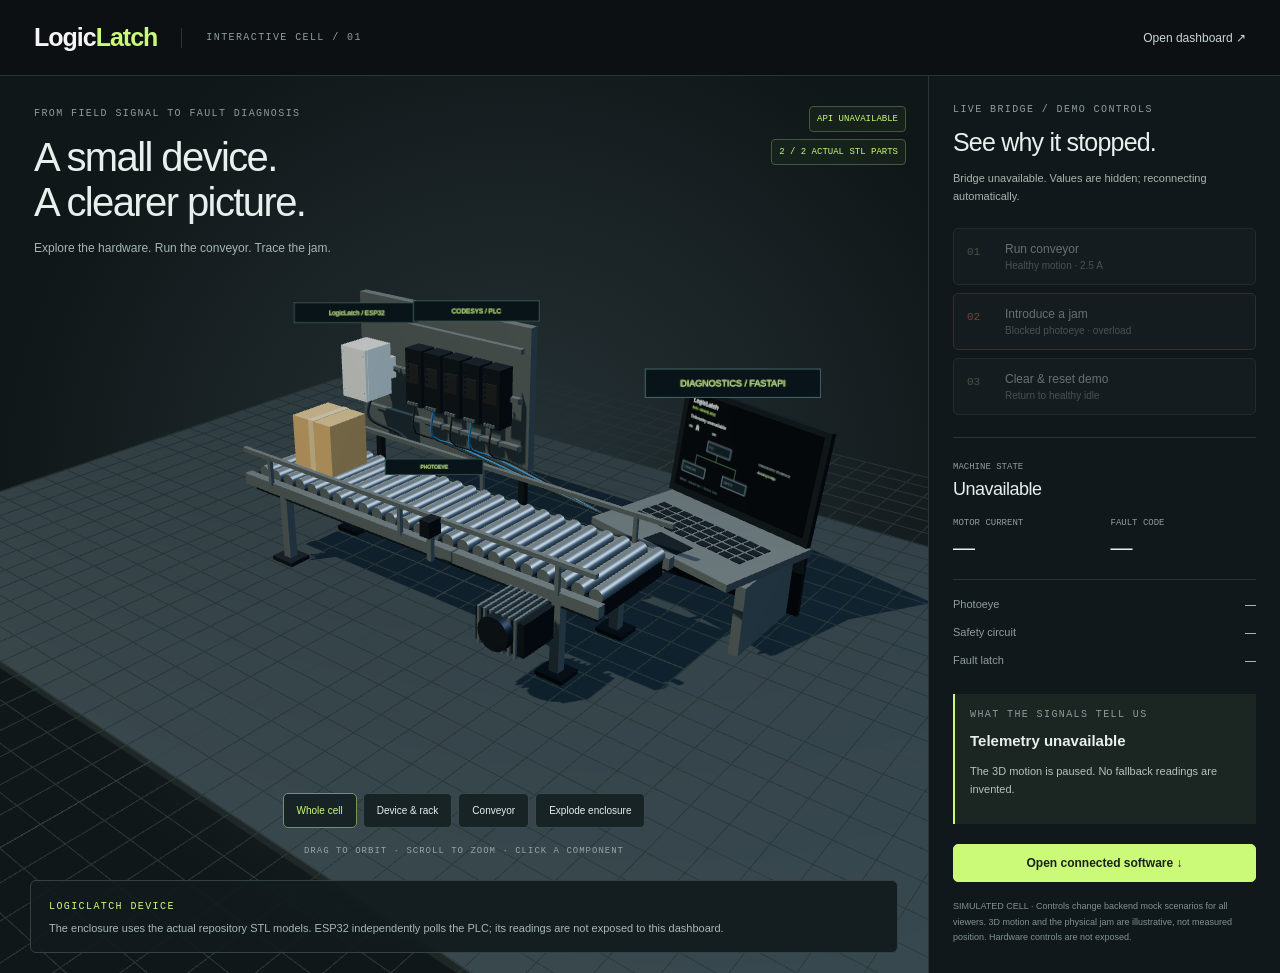
==== frontend/demo/index.html @ 21ab6cf5 "Add interactive Three.js cell with CAD enclosure and shared fault scenarios" ====
<!doctype html>
<html lang="en">
  <head>
    <meta charset="utf-8" />
    <meta name="viewport" content="width=device-width,initial-scale=1" />
    <title>LogicLatch · Interactive cell</title>
    <link rel="stylesheet" href="demo.css" />
    <script type="importmap">
      {
        "imports": {
          "three": "./vendor/three.module.min.js",
          "three/addons/controls/OrbitControls.js": "./vendor/OrbitControls.js",
          "three/addons/loaders/STLLoader.js": "./vendor/STLLoader.js"
        }
      }
    </script>
  </head>
  <body>
    <header>
      <a class="brand" href="../">Logic<span>Latch</span></a
      ><span class="header-divider"></span
      ><span class="eyebrow">INTERACTIVE CELL / 01</span
      ><a class="back" href="../">Open dashboard ↗</a>
    </header>
    <main>
      <section class="scene-panel">
        <div class="scene-title">
          <div class="eyebrow">FROM FIELD SIGNAL TO FAULT DIAGNOSIS</div>
          <h1>A small device.<br />A clearer picture.</h1>
          <p>Explore the hardware. Run the conveyor. Trace the jam.</p>
        </div>
        <div
          id="stage"
          aria-label="Interactive three dimensional industrial cell"
        >
          <div id="loading" role="status">
            Loading Three.js and CAD geometry…
          </div>
        </div>
        <div class="scene-badges">
          <span id="source-badge">Connecting to bridge</span
          ><span id="cad-badge">CAD loading</span>
        </div>
        <div class="view-tools" aria-label="3D camera views">
          <button data-camera="overview" class="selected">Whole cell</button
          ><button data-camera="device">Device & rack</button
          ><button data-camera="conveyor">Conveyor</button
          ><button id="explode" aria-pressed="false">Explode enclosure</button>
        </div>
        <div class="scene-help">
          DRAG TO ORBIT · SCROLL TO ZOOM · CLICK A COMPONENT
        </div>
        <div class="selection">
          <span id="part-label" class="eyebrow">LOGICLATCH DEVICE</span>
          <p id="part-info">
            The enclosure uses the actual repository STL models. ESP32
            independently polls the PLC; its readings are not exposed to this
            dashboard.
          </p>
        </div>
      </section>
      <aside class="console">
        <div class="console-head">
          <div class="eyebrow">LIVE BRIDGE / DEMO CONTROLS</div>
          <h2>See why it stopped.</h2>
          <p id="connection-message" role="status">
            Waiting for the existing FastAPI bridge.
          </p>
        </div>
        <div class="steps">
          <button id="run" disabled>
            <span>01</span><b>Run conveyor</b
            ><small>Healthy motion · 2.5 A</small></button
          ><button id="jam" disabled>
            <span>02</span><b>Introduce a jam</b
            ><small>Blocked photoeye · overload</small></button
          ><button id="clear" disabled>
            <span>03</span><b>Clear & reset demo</b
            ><small>Return to healthy idle</small>
          </button>
        </div>
        <div class="readings">
          <div>
            <span>MACHINE STATE</span><strong id="state">Unavailable</strong>
          </div>
          <div><span>MOTOR CURRENT</span><strong id="amps">—</strong></div>
          <div><span>FAULT CODE</span><strong id="code">—</strong></div>
        </div>
        <div class="signal-list">
          <div><span>Photoeye</span><b id="sensor">—</b></div>
          <div><span>Safety circuit</span><b id="safety">—</b></div>
          <div><span>Fault latch</span><b id="latch">—</b></div>
        </div>
        <div class="diagnosis">
          <div class="eyebrow">WHAT THE SIGNALS TELL US</div>
          <h3 id="diagnosis-title">Waiting for data</h3>
          <p id="diagnosis-text">No fallback readings are generated.</p>
          <div id="evidence"></div>
        </div>
        <button id="software" class="software">
          Open connected software ↓
        </button>
        <div class="fine-print">
          SIMULATED CELL · Controls change backend mock scenarios for all
          viewers. 3D motion and the physical jam are illustrative, not measured
          position. Hardware controls are not exposed.
        </div>
      </aside>
    </main>
    <section id="software-panel" hidden>
      <div class="software-header">
        <div>
          <span class="eyebrow">THE SAME SIGNALS. THE SAME BACKEND.</span>
          <h2>LogicLatch operator dashboard</h2>
        </div>
        <button id="close-software">Close dashboard ×</button>
      </div>
      <iframe
        id="dashboard-frame"
        title="Connected LogicLatch operator dashboard"
      ></iframe>
    </section>
    <script type="module" src="demo.js"></script>
  </body>
</html>
---- frontend/demo/demo.css ----
:root {
  color-scheme: dark;
  --bg: #0c1012;
  --line: #2b3438;
  --muted: #8e9c9f;
  --lime: #cbfa79;
  --red: #ff806e;
}
* {
  box-sizing: border-box;
}
body {
  margin: 0;
  background: var(--bg);
  color: #e8efec;
  font:
    14px -apple-system,
    BlinkMacSystemFont,
    "Segoe UI",
    sans-serif;
}
header {
  height: 76px;
  display: flex;
  align-items: center;
  padding: 0 34px;
  border-bottom: 1px solid var(--line);
  gap: 24px;
}
.brand {
  font-size: 25px;
  font-weight: 780;
  letter-spacing: -1px;
  color: #f3f6f4;
  text-decoration: none;
}
.brand span {
  color: var(--lime);
}
.header-divider {
  height: 20px;
  width: 1px;
  background: var(--line);
}
.eyebrow {
  font: 10px monospace;
  letter-spacing: 1.4px;
  color: var(--muted);
}
.back {
  margin-left: auto;
  color: #cbd6d1;
  text-decoration: none;
  font-size: 12px;
}
main {
  display: grid;
  grid-template-columns: minmax(0, 1fr) 352px;
  min-height: calc(100vh - 76px);
}
.scene-panel {
  position: relative;
  min-height: 820px;
  overflow: hidden;
  background: radial-gradient(ellipse at 55% 45%, #263236 0, #101719 70%);
}
.scene-title {
  position: absolute;
  z-index: 2;
  top: 32px;
  left: 34px;
  pointer-events: none;
}
h1 {
  font-size: 40px;
  font-weight: 500;
  letter-spacing: -1.6px;
  line-height: 1.12;
  margin: 16px 0;
}
h1 + p {
  color: #a6b4b3;
  font-size: 12px;
}
.scene-badges {
  position: absolute;
  top: 30px;
  right: 22px;
  display: flex;
  flex-direction: column;
  align-items: flex-end;
  gap: 7px;
  pointer-events: none;
}
.scene-badges span {
  font: 9px monospace;
  border: 1px solid #46573d;
  border-radius: 4px;
  padding: 7px;
  background: #18251dcc;
  color: var(--lime);
}
#stage {
  position: absolute;
  inset: 0;
}
canvas {
  display: block;
  width: 100%;
  height: 100%;
  touch-action: none;
}
#loading {
  position: absolute;
  top: 46%;
  width: 100%;
  text-align: center;
  color: var(--lime);
  padding: 20px;
  line-height: 1.7;
}
.view-tools {
  position: absolute;
  bottom: 145px;
  left: 30px;
  right: 30px;
  display: flex;
  justify-content: center;
  gap: 6px;
  flex-wrap: wrap;
}
button {
  font: inherit;
  border: 1px solid #3b494c;
  border-radius: 5px;
  background: #1a2428;
  color: #e9f0ec;
  padding: 11px 13px;
  cursor: pointer;
}
button:hover {
  border-color: #9bba80;
}
button:focus-visible,
a:focus-visible {
  outline: 2px solid var(--lime);
  outline-offset: 3px;
}
button:disabled {
  opacity: 0.4;
  cursor: not-allowed;
}
.view-tools button {
  font-size: 10px;
  background: #152023e8;
}
.view-tools .selected {
  color: var(--lime);
  border-color: #79954e;
}
.scene-help {
  position: absolute;
  bottom: 117px;
  width: 100%;
  text-align: center;
  font: 9px monospace;
  letter-spacing: 1px;
  color: #95a6a8;
}
.selection {
  position: absolute;
  bottom: 20px;
  left: 30px;
  right: 30px;
  border: 1px solid #344246;
  border-radius: 6px;
  background: #121b1eea;
  padding: 15px 18px;
}
.selection .eyebrow {
  color: var(--lime);
}
.selection p {
  font-size: 11px;
  line-height: 1.6;
  margin: 8px 0 0;
  color: #a8b8b7;
}
.console {
  border-left: 1px solid var(--line);
  background: #11181b;
  padding: 28px 24px;
}
.console h2 {
  font-size: 25px;
  letter-spacing: -0.8px;
  font-weight: 500;
  margin: 13px 0;
}
.console-head p {
  font-size: 11px;
  line-height: 1.6;
  color: #a7b5ad;
  min-height: 36px;
}
.steps {
  display: grid;
  gap: 8px;
  margin: 22px 0;
}
.steps button {
  text-align: left;
  display: grid;
  grid-template-columns: 30px 1fr;
  gap: 4px 8px;
  padding: 13px;
  background: #1a2428;
}
.steps button > span {
  grid-row: span 2;
  color: #94a67c;
  font: 11px monospace;
  padding-top: 4px;
}
.steps b {
  font-size: 12px;
  font-weight: 500;
}
.steps small {
  font-size: 10px;
  color: #96a6a8;
}
.steps #jam {
  border-color: #704a3d;
}
.steps #jam span {
  color: var(--red);
}
.steps .active {
  border-color: var(--lime);
  background: #243125;
}
.readings {
  display: grid;
  grid-template-columns: 1fr 1fr;
  gap: 12px;
  border-top: 1px solid var(--line);
  border-bottom: 1px solid var(--line);
  padding: 18px 0;
}
.readings > div:first-child {
  grid-column: span 2;
}
.readings span {
  font: 9px monospace;
  color: var(--muted);
}
.readings strong {
  display: block;
  font-size: 22px;
  letter-spacing: -0.5px;
  font-weight: 500;
  margin-top: 7px;
}
.readings > div:first-child strong {
  font-size: 18px;
}
.signal-list {
  margin: 10px 0 20px;
}
.signal-list > div {
  display: flex;
  justify-content: space-between;
  padding: 8px 0;
  font-size: 11px;
  color: var(--muted);
}
.signal-list b {
  font-weight: 500;
  color: #dce8e1;
}
.diagnosis {
  border-left: 2px solid var(--lime);
  background: #1b2522;
  padding: 15px;
}
.diagnosis.fault {
  border-color: var(--red);
  background: #2a211f;
}
.diagnosis h3 {
  font-size: 15px;
  line-height: 1.4;
  margin: 10px 0;
}
.diagnosis p {
  font-size: 11px;
  line-height: 1.65;
  color: #b6c2be;
}
.diagnosis #evidence {
  font: 10px monospace;
  color: #cbd9bf;
  line-height: 1.8;
}
.software {
  width: 100%;
  margin-top: 20px;
  background: var(--lime);
  color: #182319;
  border-color: var(--lime);
  font-size: 12px;
  font-weight: 650;
}
.fine-print {
  font-size: 9px;
  line-height: 1.7;
  color: #7f9293;
  margin-top: 17px;
}
#software-panel {
  border-top: 1px solid #536348;
  padding: 25px 30px;
  background: #111719;
}
#software-panel[hidden] {
  display: none;
}
.software-header {
  display: flex;
  align-items: center;
  justify-content: space-between;
  gap: 20px;
  margin-bottom: 20px;
}
.software-header h2 {
  font-size: 21px;
  font-weight: 500;
  margin: 9px 0;
}
iframe {
  width: 100%;
  height: 900px;
  border: 1px solid var(--line);
  border-radius: 8px;
  background: #0c0e10;
}
@media (max-width: 1100px) {
  main {
    grid-template-columns: minmax(0, 1fr) 315px;
  }
  .console {
    padding: 25px 18px;
  }
  .scene-title {
    left: 22px;
  }
  .scene-title h1 {
    font-size: 32px;
  }
  .scene-badges {
    top: 216px;
    left: 22px;
    right: auto;
    align-items: flex-start;
  }
}
@media (max-width: 1000px) {
  header {
    padding: 0 18px;
    gap: 15px;
  }
  .header-divider,
  header > .eyebrow {
    display: none;
  }
  main {
    grid-template-columns: 1fr;
  }
  .scene-panel {
    min-height: 740px;
  }
  .scene-title h1 {
    font-size: 30px;
  }
  .scene-title {
    top: 24px;
  }
  .scene-badges {
    top: 185px;
  }
  .console {
    border-left: 0;
    border-top: 1px solid var(--line);
    padding: 24px;
  }
  .steps {
    grid-template-columns: 1fr;
  }
  .selection {
    left: 16px;
    right: 16px;
    bottom: 16px;
  }
  .selection p {
    font-size: 10px;
  }
  .view-tools {
    bottom: 155px;
    left: 10px;
    right: 10px;
  }
  .scene-help {
    bottom: 130px;
    font-size: 8px;
  }
  .software-header {
    align-items: flex-start;
  }
  #software-panel {
    padding: 20px 12px;
  }
  .software-header h2 {
    font-size: 17px;
  }
  iframe {
    height: 850px;
  }
}
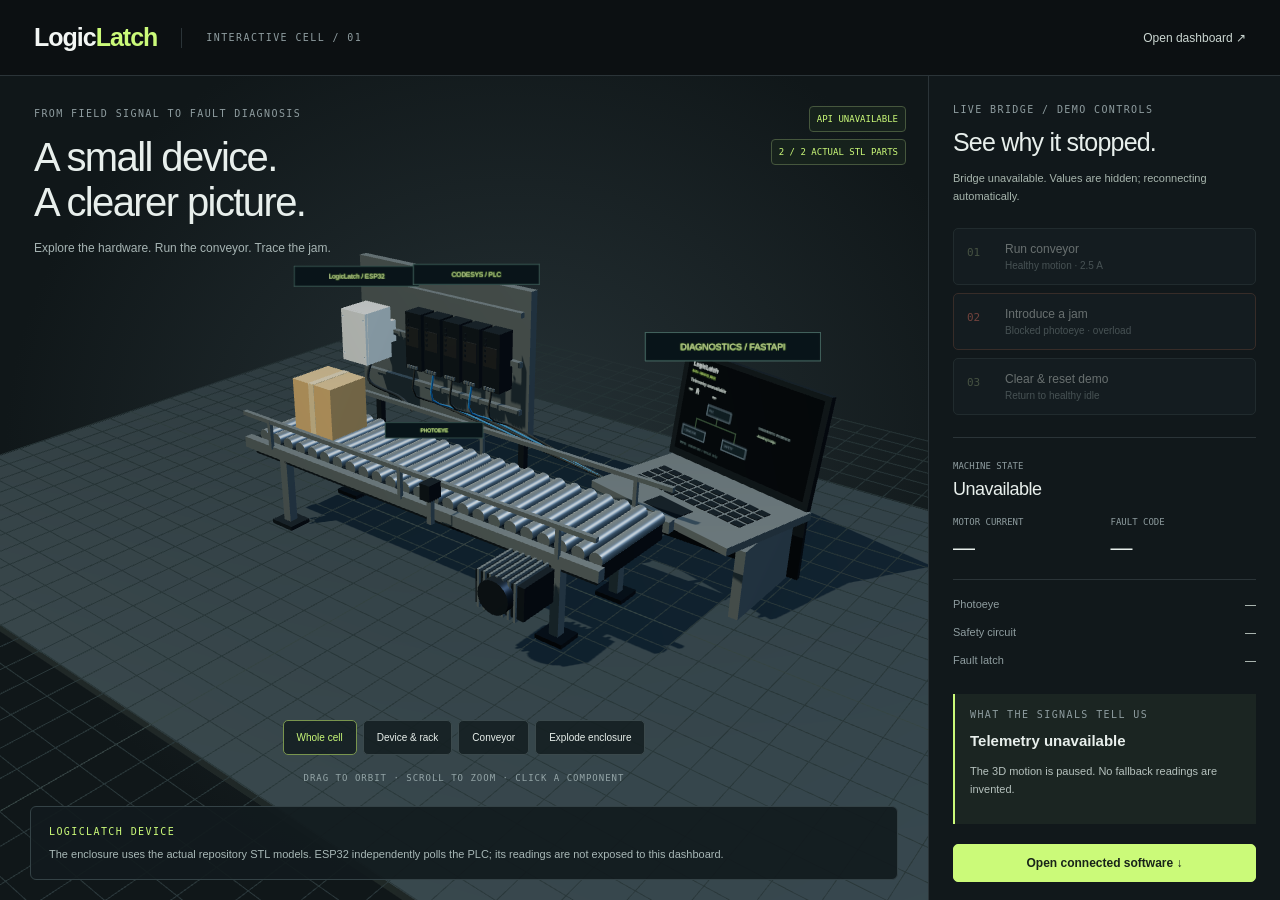
==== commit c55d9e93: "Add guided jam investigation and simulated repair workflow" ====
--- a/frontend/demo/index.html
+++ b/frontend/demo/index.html
@@ -67,6 +67,73 @@
             Waiting for the existing FastAPI bridge.
           </p>
         </div>
+        <section
+          id="repair-panel"
+          class="repair-panel"
+          hidden
+          aria-label="Guided fault investigation"
+        >
+          <div class="eyebrow">FAULT 601 / GUIDED INVESTIGATION</div>
+          <h3>Clearing the box may not fix the cause.</h3>
+          <p class="repair-summary">
+            A guide can shift inward and pinch each new box. The photoeye then
+            stays blocked because product cannot pass—not necessarily because
+            the sensor failed.
+          </p>
+          <div class="hypothesis">
+            <b>DEMO CAUSE · NOT SENSOR-CONFIRMED</b>
+            <p>
+              Misaligned side guide at the discharge. Current and blockage
+              support a mechanical restriction, but cannot identify its exact
+              location.
+            </p>
+          </div>
+          <ol class="repair-checks">
+            <li>
+              <b>Make the cell safe</b
+              ><span
+                >For real equipment, stop and isolate hazardous energy using the
+                site procedure before reaching in or adjusting a guide.</span
+              >
+            </li>
+            <li>
+              <b>Distinguish sensor trouble from drag</b
+              ><span
+                >A blocked input alone could be a photoeye issue. Here, the
+                running command and 9.5 A current also indicate load. Check for
+                a pinched carton, guide rub marks or a binding roller.</span
+              >
+            </li>
+            <li>
+              <b>Check the guide—not just the box</b
+              ><span
+                >Compare the guide gap and alignment with the approved setup. In
+                this demo the discharge guide has drifted inward; simply
+                removing the box leaves the restriction.</span
+              >
+            </li>
+            <li>
+              <b>Correct, then prove recovery</b
+              ><span
+                >Restore the approved guide position and secure its mounting.
+                Follow the site restart procedure. Verify clear photoeye, normal
+                running current and no recurring timeout.</span
+              >
+            </li>
+          </ol>
+          <button id="inspect-guide">Inspect suspected guide in 3D ↗</button>
+          <p id="inspection-result" hidden>
+            The amber guide is the scenario’s assumed cause. The backend has no
+            guide-position sensor, so this highlight is an illustration—not a
+            measured diagnosis.
+          </p>
+          <button id="repair-demo" disabled>
+            Simulate guide correction + reset
+          </button>
+          <p id="repair-result" role="status">
+            Resetting a fault alone does not correct a mechanical restriction.
+          </p>
+        </section>
         <div class="steps">
           <button id="run" disabled>
             <span>01</span><b>Run conveyor</b
--- a/frontend/demo/demo.css
+++ b/frontend/demo/demo.css
@@ -365,7 +365,7 @@
     align-items: flex-start;
   }
 }
-@media (max-width: 1000px) {
+@media (max-width: 760px) {
   header {
     padding: 0 18px;
     gap: 15px;
@@ -427,3 +427,93 @@
     height: 850px;
   }
 }
+.repair-panel[hidden] {
+  display: none;
+}
+.repair-panel {
+  border: 1px solid #895548;
+  border-top: 3px solid #ff806e;
+  border-radius: 6px;
+  background: #251e1c;
+  padding: 18px;
+  margin: 20px 0;
+}
+.repair-panel h3 {
+  font-size: 20px;
+  line-height: 1.25;
+  margin: 12px 0;
+}
+.repair-panel p {
+  font-size: 12px;
+  line-height: 1.65;
+  color: #c8c1ba;
+}
+.hypothesis {
+  padding: 12px;
+  background: #352a22;
+  border: 1px solid #665039;
+  border-radius: 4px;
+}
+.hypothesis b {
+  font: 9px monospace;
+  color: #f1ca85;
+}
+.hypothesis p {
+  margin: 7px 0 0;
+  font-size: 11px;
+}
+.repair-checks {
+  padding-left: 21px;
+  margin: 18px 0;
+}
+.repair-checks li {
+  padding-left: 4px;
+  margin-bottom: 15px;
+  color: #f1c48d;
+}
+.repair-checks b {
+  display: block;
+  font-size: 12px;
+  color: #eee5d9;
+}
+.repair-checks span {
+  display: block;
+  font-size: 11px;
+  color: #bcb8b0;
+  line-height: 1.6;
+  margin-top: 5px;
+}
+.repair-panel button {
+  width: 100%;
+  font-size: 11px;
+  margin-top: 8px;
+}
+.repair-panel #repair-demo {
+  background: #c8f873;
+  color: #182012;
+  border-color: #c8f873;
+}
+.repair-panel #repair-result {
+  font-size: 11px;
+  border-top: 1px solid #51443a;
+  padding-top: 12px;
+}
+.repair-panel.recovered {
+  border-color: #9bc975;
+  background: #1d2b20;
+}
+@media (min-width: 761px) {
+  main {
+    height: calc(100vh - 76px);
+    min-height: 740px;
+  }
+  .console {
+    overflow-y: auto;
+  }
+  .scene-panel {
+    min-height: 740px;
+  }
+  .repair-panel {
+    margin-top: 18px;
+  }
+}
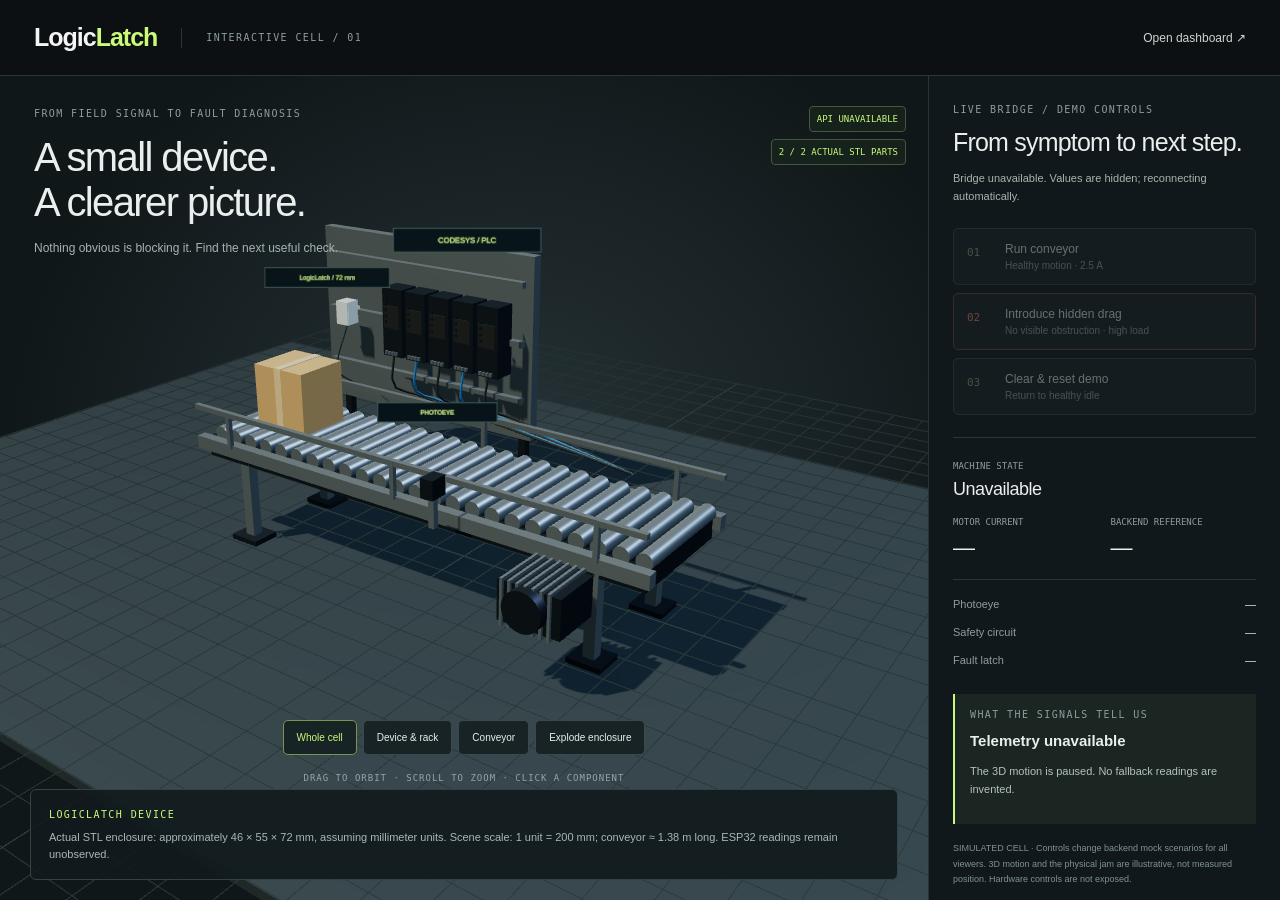
==== commit eafce1a4: "Focus simulation on hidden mechanical drag and scale enclosure consistently" ====
--- a/frontend/demo/index.html
+++ b/frontend/demo/index.html
@@ -27,7 +27,7 @@
         <div class="scene-title">
           <div class="eyebrow">FROM FIELD SIGNAL TO FAULT DIAGNOSIS</div>
           <h1>A small device.<br />A clearer picture.</h1>
-          <p>Explore the hardware. Run the conveyor. Trace the jam.</p>
+          <p>Nothing obvious is blocking it. Find the next useful check.</p>
         </div>
         <div
           id="stage"
@@ -53,16 +53,16 @@
         <div class="selection">
           <span id="part-label" class="eyebrow">LOGICLATCH DEVICE</span>
           <p id="part-info">
-            The enclosure uses the actual repository STL models. ESP32
-            independently polls the PLC; its readings are not exposed to this
-            dashboard.
+            Actual STL enclosure: approximately 46 × 55 × 72 mm, assuming
+            millimeter units. Scene scale: 1 unit = 200 mm; conveyor ≈ 1.38 m
+            long. ESP32 readings remain unobserved.
           </p>
         </div>
       </section>
       <aside class="console">
         <div class="console-head">
           <div class="eyebrow">LIVE BRIDGE / DEMO CONTROLS</div>
-          <h2>See why it stopped.</h2>
+          <h2>From symptom to next step.</h2>
           <p id="connection-message" role="status">
             Waiting for the existing FastAPI bridge.
           </p>
@@ -73,65 +73,74 @@
           hidden
           aria-label="Guided fault investigation"
         >
-          <div class="eyebrow">FAULT 601 / GUIDED INVESTIGATION</div>
-          <h3>Clearing the box may not fix the cause.</h3>
+          <div class="eyebrow">LOGICLATCH / FIND THE NEXT CHECK</div>
+          <h3>The path looks clear. Why is it stopping?</h3>
           <p class="repair-summary">
-            A guide can shift inward and pinch each new box. The photoeye then
-            stays blocked because product cannot pass—not necessarily because
-            the sensor failed.
+            A stopped box and a blocked photoeye do not tell you which component
+            failed. LogicLatch connects the signals to help you choose the next
+            useful check.
           </p>
           <div class="hypothesis">
-            <b>DEMO CAUSE · NOT SENSOR-CONFIRMED</b>
+            <b>OBSERVED SIGNALS → WORKING HYPOTHESIS</b>
             <p>
-              Misaligned side guide at the discharge. Current and blockage
-              support a mechanical restriction, but cannot identify its exact
-              location.
+              Motor commanded on + high current + product not clearing the
+              photoeye. Investigate mechanical resistance before replacing the
+              sensor. A drive fault or bad current reading still needs to be
+              ruled out.
             </p>
           </div>
           <ol class="repair-checks">
             <li>
-              <b>Make the cell safe</b
+              <b>Compare the clues</b
               ><span
-                >For real equipment, stop and isolate hazardous energy using the
-                site procedure before reaching in or adjusting a guide.</span
+                >A photoeye issue could explain “blocked,” but not by itself the
+                elevated motor current. Safety_OK is reported healthy; that
+                signal is not permission to access the mechanism.</span
               >
             </li>
             <li>
-              <b>Distinguish sensor trouble from drag</b
+              <b>Inspect safely beyond the visible box</b
               ><span
-                >A blocked input alone could be a photoeye issue. Here, the
-                running command and 9.5 A current also indicate load. Check for
-                a pinched carton, guide rub marks or a binding roller.</span
+                >For real equipment, stop and isolate hazardous energy using the
+                site procedure. Qualified maintenance should check roller drag,
+                belt tracking and drive condition against the equipment
+                instructions. Do not reach into a running conveyor.</span
               >
             </li>
             <li>
-              <b>Check the guide—not just the box</b
+              <b>Test a hypothesis—not an alarm number</b
               ><span
-                >Compare the guide gap and alignment with the approved setup. In
-                this demo the discharge guide has drifted inward; simply
-                removing the box leaves the restriction.</span
-              >
-            </li>
-            <li>
-              <b>Correct, then prove recovery</b
-              ><span
-                >Restore the approved guide position and secure its mounting.
-                Follow the site restart procedure. Verify clear photoeye, normal
-                running current and no recurring timeout.</span
+                >Look for a roller that resists rotation or other evidence of
+                binding. The existing registers cannot distinguish a bearing
+                problem from belt or drive resistance.</span
               >
             </li>
           </ol>
-          <button id="inspect-guide">Inspect suspected guide in 3D ↗</button>
-          <p id="inspection-result" hidden>
-            The amber guide is the scenario’s assumed cause. The backend has no
-            guide-position sensor, so this highlight is an illustration—not a
-            measured diagnosis.
-          </p>
+          <button id="inspect-drive">
+            Perform simulated drive-train inspection ↗
+          </button>
+          <div id="inspection-result" hidden>
+            <b>DEMO INSPECTION FINDING</b>
+            <p>
+              One roller bearing binds under load. The conveyor looks
+              unobstructed, but extra drag prevents the box from clearing the
+              photoeye. The highlighted bearing is an authored demo finding—not
+              measured bearing telemetry.
+            </p>
+            <p>
+              <b>Next action:</b> qualified maintenance should service or
+              replace the affected roller/bearing per the equipment
+              instructions, then verify free movement and alignment before
+              following the site restart procedure. Clearing the box or
+              resetting the alarm alone leaves the cause.
+            </p>
+          </div>
           <button id="repair-demo" disabled>
-            Simulate guide correction + reset
+            Simulate roller service + reset
           </button>
           <p id="repair-result" role="status">
-            Resetting a fault alone does not correct a mechanical restriction.
+            Use the evidence to narrow the search; verify the cause before
+            changing parts.
           </p>
         </section>
         <div class="steps">
@@ -139,8 +148,8 @@
             <span>01</span><b>Run conveyor</b
             ><small>Healthy motion · 2.5 A</small></button
           ><button id="jam" disabled>
-            <span>02</span><b>Introduce a jam</b
-            ><small>Blocked photoeye · overload</small></button
+            <span>02</span><b>Introduce hidden drag</b
+            ><small>No visible obstruction · high load</small></button
           ><button id="clear" disabled>
             <span>03</span><b>Clear & reset demo</b
             ><small>Return to healthy idle</small>
@@ -151,7 +160,7 @@
             <span>MACHINE STATE</span><strong id="state">Unavailable</strong>
           </div>
           <div><span>MOTOR CURRENT</span><strong id="amps">—</strong></div>
-          <div><span>FAULT CODE</span><strong id="code">—</strong></div>
+          <div><span>BACKEND REFERENCE</span><strong id="code">—</strong></div>
         </div>
         <div class="signal-list">
           <div><span>Photoeye</span><b id="sensor">—</b></div>
@@ -164,9 +173,6 @@
           <p id="diagnosis-text">No fallback readings are generated.</p>
           <div id="evidence"></div>
         </div>
-        <button id="software" class="software">
-          Open connected software ↓
-        </button>
         <div class="fine-print">
           SIMULATED CELL · Controls change backend mock scenarios for all
           viewers. 3D motion and the physical jam are illustrative, not measured
@@ -174,19 +180,6 @@
         </div>
       </aside>
     </main>
-    <section id="software-panel" hidden>
-      <div class="software-header">
-        <div>
-          <span class="eyebrow">THE SAME SIGNALS. THE SAME BACKEND.</span>
-          <h2>LogicLatch operator dashboard</h2>
-        </div>
-        <button id="close-software">Close dashboard ×</button>
-      </div>
-      <iframe
-        id="dashboard-frame"
-        title="Connected LogicLatch operator dashboard"
-      ></iframe>
-    </section>
     <script type="module" src="demo.js"></script>
   </body>
 </html>
